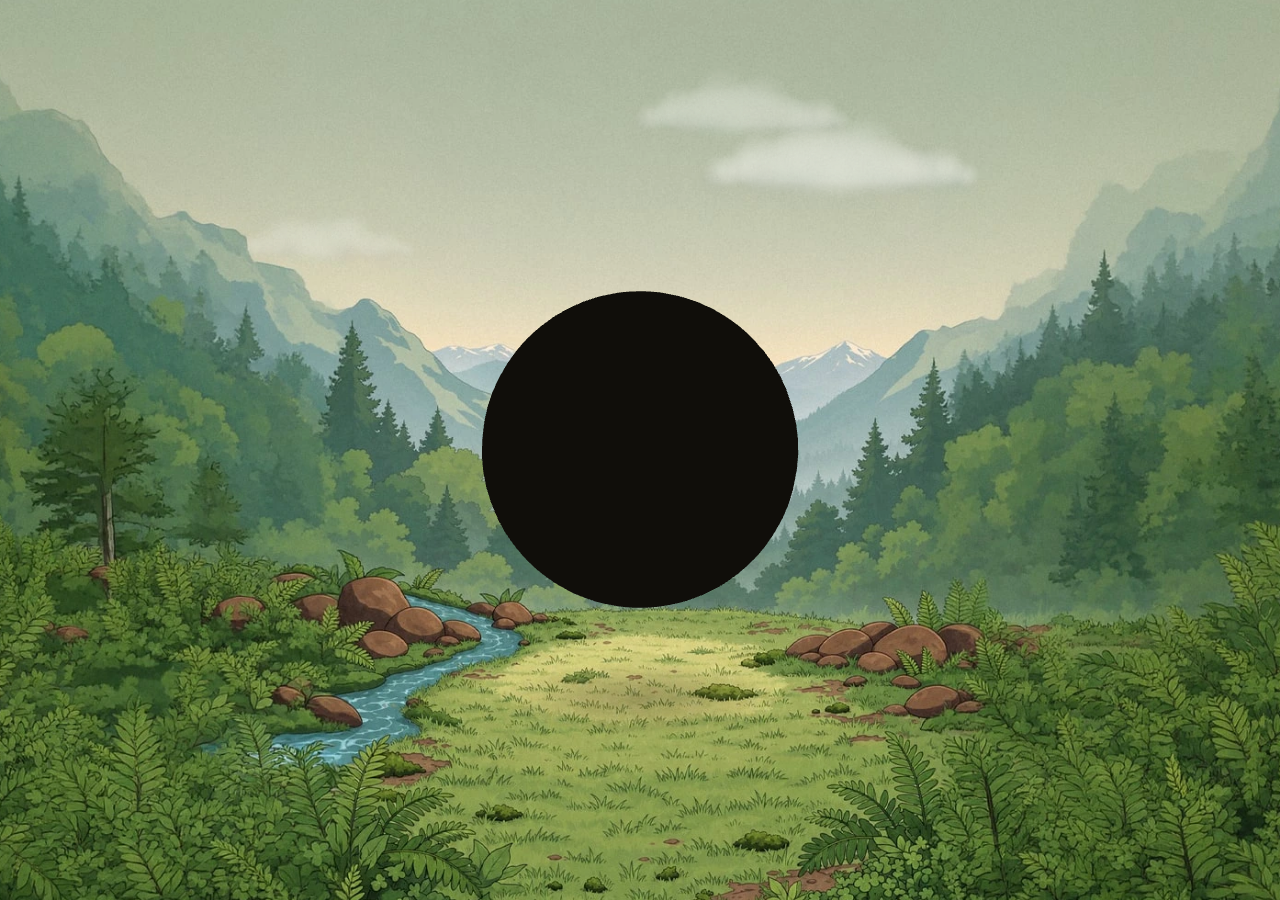
==== disco/site/index.html @ 5c749480 "deploy: 2026-11-23 11:09" ====
<!DOCTYPE html>
<html lang="en">
<head>
<meta charset="utf-8">
<meta name="viewport" content="width=device-width,initial-scale=1,maximum-scale=1,user-scalable=no,viewport-fit=cover">
<meta name="robots" content="noindex">
<meta name="referrer" content="strict-origin-when-cross-origin">   <!-- YouTube embeds refuse to play without a referrer -->
<title>The Rock Garden — Disco</title>
<style>
:root{--pink:#ff3fa4;--cyan:#29e6ff;--amber:#ffb02e;--ink:#f4ead8}
*{box-sizing:border-box}
/* the colour lives on <html> only: a <body> background would paint OVER the video layer that sits behind the canvas in disco mode */
html{background:#B7BD9F}
body{background:none}
html,body{margin:0;height:100%;overflow:hidden;touch-action:none;overscroll-behavior:none;color:var(--ink);font-family:ui-monospace,monospace;-webkit-user-select:none;user-select:none;-webkit-tap-highlight-color:transparent}
#bg{position:fixed;inset:0;z-index:-3;overflow:hidden;background:#A2AC8B}
#bg .tile,#bg .fill{position:absolute;transform-origin:50% 50%}
#bg .tile{background-size:100% 100%;background-repeat:no-repeat}
#clouds{position:fixed;inset:0;width:100%;height:100%;z-index:-3;pointer-events:none}
#birds{position:fixed;inset:0;width:100%;height:100%;z-index:-2;pointer-events:none}
#shadow{position:fixed;left:0;top:0;z-index:-2;pointer-events:none;border-radius:50%;opacity:0;will-change:transform,opacity;background:radial-gradient(closest-side,rgba(38,32,22,.55),rgba(38,32,22,.30) 50%,rgba(38,32,22,0))}
#c{position:fixed;inset:0;width:100%;height:100%;display:block;touch-action:none;cursor:grab}
#c.grabbing{cursor:grabbing}
#yt-layer{position:fixed;inset:0;pointer-events:none;overflow:hidden;z-index:2}
.yt-frame{position:absolute;left:0;top:0;width:960px;height:540px;transform-origin:0 0;opacity:0;background:#000;pointer-events:none;will-change:transform,opacity}
.yt-frame iframe{display:block;width:960px;height:540px;border:0}
</style>
</head>
<body>
<div id="bg"></div>
<canvas id="clouds"></canvas>
<canvas id="birds"></canvas>
<div id="shadow"></div>
<canvas id="c"></canvas>
<div id="yt-layer"></div>
<script>
/* Per-station settings. Everything the page needs to know about *which* station it is lives here,
   so the Bridge City / Golden Boombox versions are a copy of this file with different values. */
window.DISCO_CONFIG = {
  station: 'the-rock-garden',
  logo: 'trg-logo-black.png',      // etched into the four slabs; used exactly as supplied
  // The room is a picture. Positions are fractions of the picture, MEASURED from the file (not eyeballed): the soft halo the ball
  // hovers in, the pale floor pool its shadow lands on, and which band of the picture must stay on screen on wide screens.
  stage: {
    // Two pictures, chosen by what the viewer is on: 'mobile' (portrait phones / narrow or tall windows) and 'desktop' (everything else).
    // Each one's numbers are fractions of its own picture, MEASURED from the file: the lighter patch of grass the ball rests over and its
    // shadow lands on (ovalX/ovalY = centre, ovalW = shadow width cap), and `gap` = ball-bottom-to-patch distance in ball radii.
    startZoom: 0.25,   // where the page starts: this fraction of the way from the picture's design size to 'the ball's sides touch the screen's sides' (0 = design size)
    shadow: 0.30,                       // peak opacity of the ball's anchor shadow (it was 0.55)
    depth: 0.10,                        // how much the picture grows when the ball zooms in (0 = never, 1 = scales with the ball). Small: it is a distant backdrop.
    mobile: {
      image: 'bg-mobile.webp', w: 1080, h: 1920, extendTop: true,   // sky above is extended with the picture's own flat top row
      ovalX: 0.49, ovalY: 0.72, ovalW: 0.42, gap: 0.53,
      topRow: 'linear-gradient(to right,rgb(166,172,144),rgb(167,176,147),rgb(166,175,146),rgb(164,173,144),rgb(164,173,146),rgb(166,175,148),rgb(165,175,148),rgb(161,172,142),rgb(166,175,148),rgb(166,176,149),rgb(164,174,147),rgb(164,174,147),rgb(162,172,145))'
    },
    desktop: {
      image: 'bg-desktop.webp', w: 1920, h: 1080,
      ovalX: 0.5, ovalY: 0.715, ovalW: 0.24, gap: 0.2,
      dropY: 0.023,                       // picture slid down 2.3% of the screen height (~25px at 1080) so the ball sits in the middle of the soft grass spot
      startR: 0.205, outRatio: 0.8        // ball radius at the start = 20.5% of the screen height; fully zoomed out = 80% of that
    }
  },

  playingRing: false,              // the original design's pulsing amber outline round the playing tile; off because it read as a glowing border
  logoStyle: 'opal',               // the slabs the logo is etched into: 'opal' (milky, with colour flashes) or 'agate' (the original sage stone)
  feed: 'data/reels.json',         // written by the feed script on the server (kept outside the deploy tree)
  dataBase: 'data/',               // covers live at data/covers/<id>.jpg
  // Until the Instagram feed is connected, fall back to the prototype's 130 placeholder reels so the page still works.
  // Flip to false once reels.json is live: then a missing/broken feed shows nothing instead of fake tiles.
  placeholderFallback: false,
  // Disco-mode music. null = the built-in synthesized placeholder loop. To use the real loop, put the file next to this
  // page and set e.g. 'disco-loop.mp3' (a seamless 8/16-bar loop; WAV or MP3).
  discoLoop: null
};
</script>
<script type="importmap">{"imports":{"three":"./vendor/three.module.js"}}</script>
<script type="module" src="./disco.js"></script>
</body>
</html>
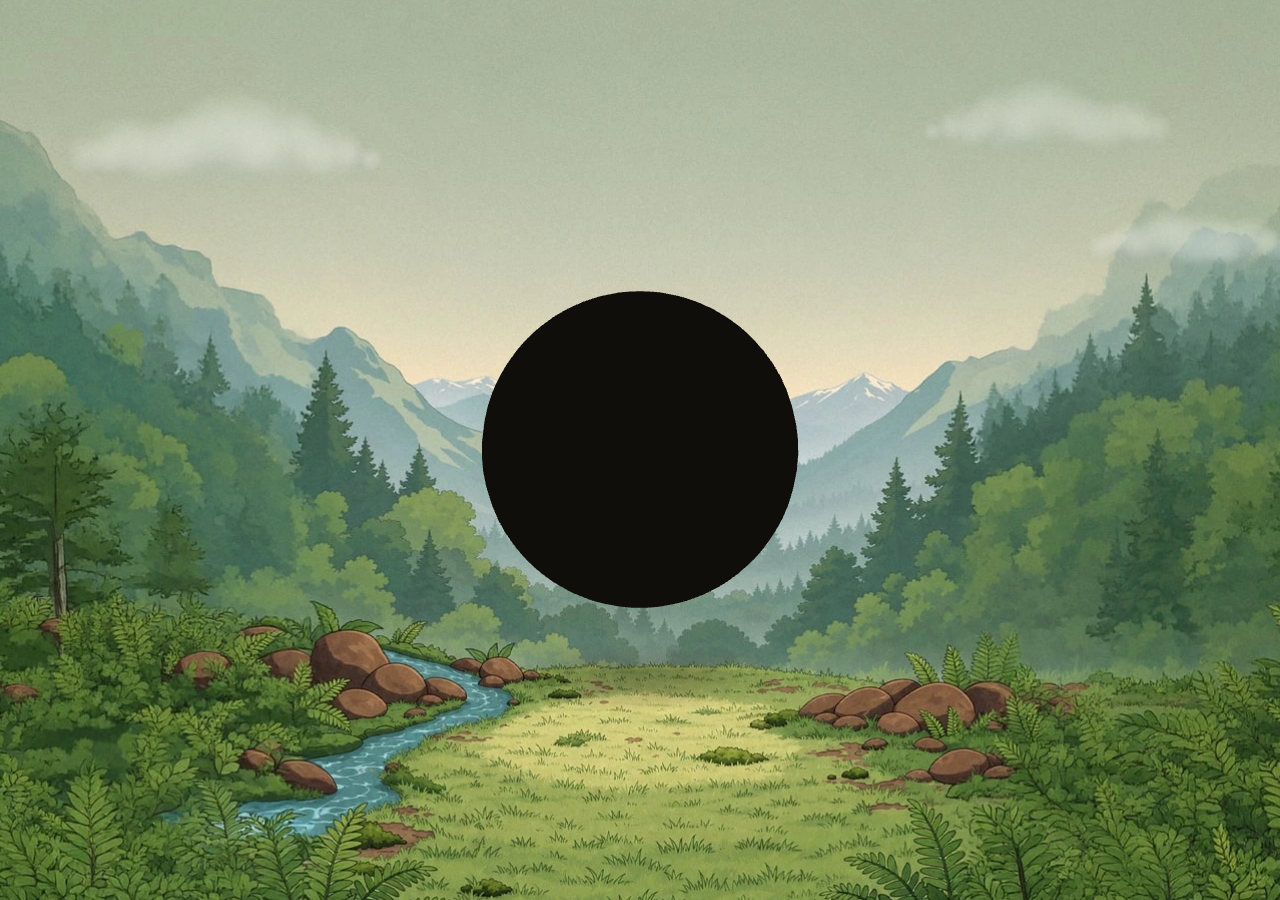
==== commit d6ce4016: "deploy: 2026-11-23 11:13" ====
--- a/disco/site/index.html
+++ b/disco/site/index.html
@@ -56,7 +56,7 @@
     desktop: {
       image: 'bg-desktop.webp', w: 1920, h: 1080,
       ovalX: 0.5, ovalY: 0.715, ovalW: 0.24, gap: 0.2,
-      dropY: 0.023,                       // picture slid down 2.3% of the screen height (~25px at 1080) so the ball sits in the middle of the soft grass spot
+      dropY: 0.0926,                      // the PICTURE slides down this fraction of the screen height (~100px at 1080) under the shadow; the ball and shadow don't move
       startR: 0.205, outRatio: 0.8        // ball radius at the start = 20.5% of the screen height; fully zoomed out = 80% of that
     }
   },
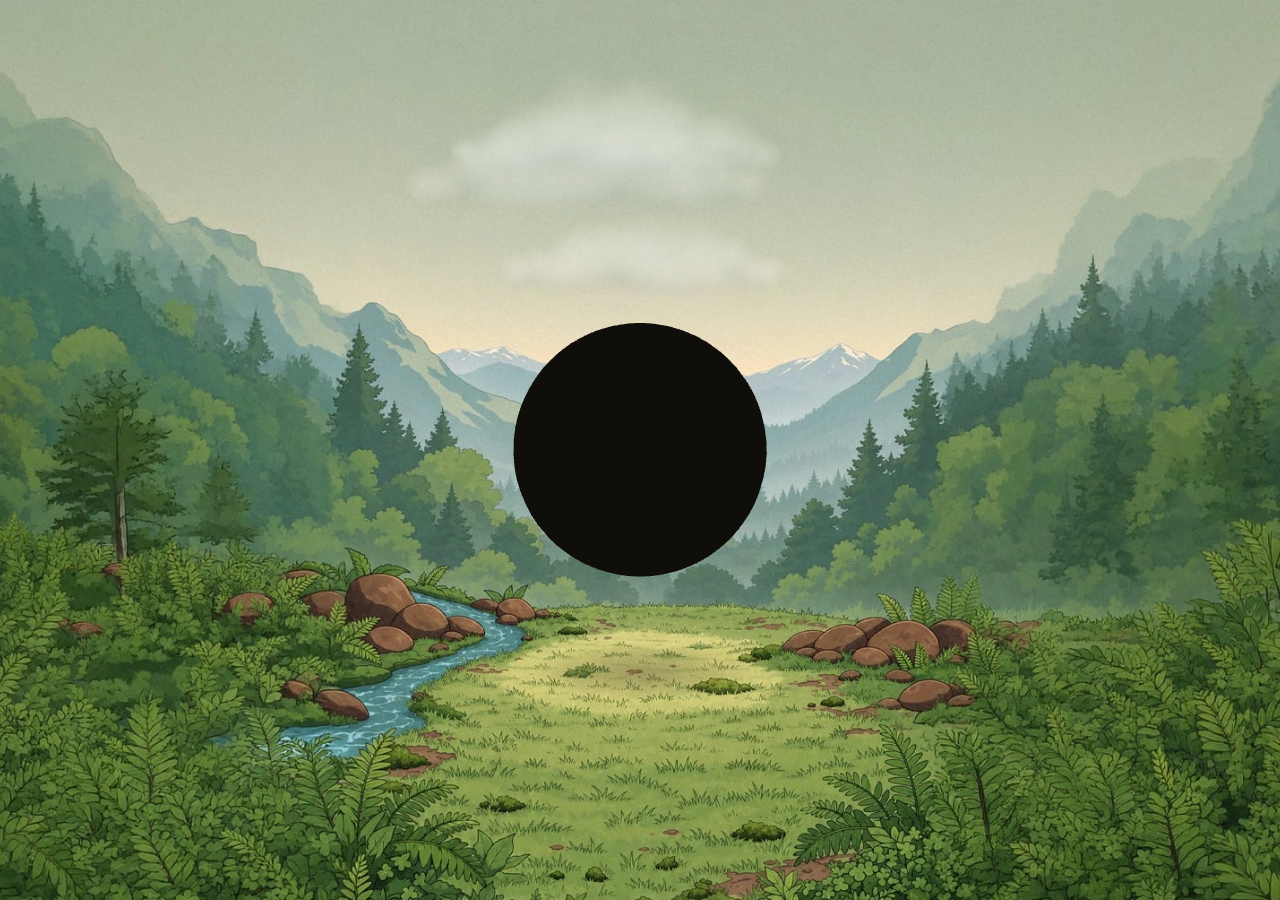
==== commit d1b0e475: "deploy: 2026-11-23 11:38" ====
--- a/disco/site/index.html
+++ b/disco/site/index.html
@@ -56,8 +56,10 @@
     desktop: {
       image: 'bg-desktop.webp', w: 1920, h: 1080,
       ovalX: 0.5, ovalY: 0.715, ovalW: 0.24, gap: 0.2,
-      dropY: 0.0926,                      // the PICTURE slides down this fraction of the screen height (~100px at 1080) under the shadow; the ball and shadow don't move
-      startR: 0.205, outRatio: 0.8        // ball radius at the start = 20.5% of the screen height; fully zoomed out = 80% of that
+      dropY: 0.023,                       // the PICTURE slides down this fraction of the screen height (~25px at 1080) under the shadow; the ball and shadow don't move
+      depth: 0.55,                        // desktop: the scene grows this fraction as fast as the ball when you zoom in (mobile keeps the shared 0.10). >= ~0.5 keeps the ball from sinking into the ground as it grows
+      refR: 0.205,                        // the shadow/patch spot is placed for a ball of this radius (fraction of H) so it doesn't move when the start size changes
+      startR: 0.164, outRatio: 1.0        // the page starts FULLY ZOOMED OUT (outRatio 1): ball radius 16.4% of the screen height (= the old fully-out size)
     }
   },
 
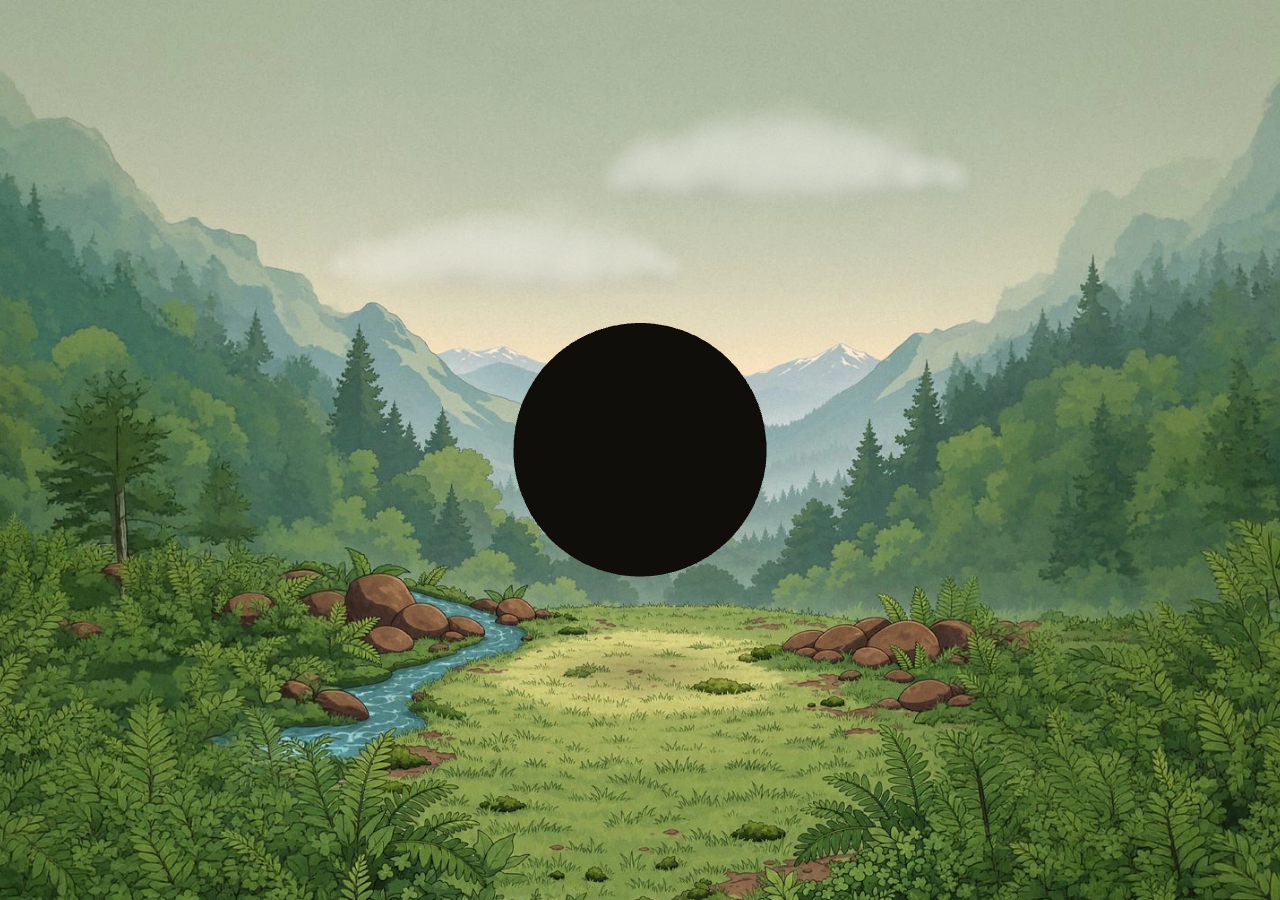
==== commit a2ce440d: "deploy: 2026-11-23 11:43" ====
--- a/disco/site/index.html
+++ b/disco/site/index.html
@@ -6,6 +6,22 @@
 <meta name="robots" content="noindex">
 <meta name="referrer" content="strict-origin-when-cross-origin">   <!-- YouTube embeds refuse to play without a referrer -->
 <title>The Rock Garden — Disco</title>
+<meta name="description" content="Spin the root ball. Every shard is a Rock Garden tribute video. Double-tap to play. Flick it seven times if you dare.">
+<!-- Link previews (iMessage, Android, Slack, Discord, X, Facebook...). Crawlers don't run JS, so these must stay in the static HTML.
+     Image: replace share.jpg (1200x630). If you change it later, ALSO change the ?v= number below, or chats keep showing the cached old one. -->
+<meta property="og:type" content="website">
+<meta property="og:site_name" content="WJRN Online Radio Network">
+<meta property="og:title" content="The Rock Garden Disco">
+<meta property="og:description" content="Spin the root ball. Every shard is a Rock Garden tribute video. Double-tap to play. Flick it seven times if you dare.">
+<meta property="og:url" content="https://radio.jacewonmusic.com/the-rock-garden/disco/">
+<meta property="og:image" content="https://radio.jacewonmusic.com/the-rock-garden/disco/share.jpg?v=1">
+<meta property="og:image:width" content="1200">
+<meta property="og:image:height" content="630">
+<meta property="og:image:alt" content="A floating ball of video tiles with The Rock Garden logo hovering over a misty forest meadow">
+<meta name="twitter:card" content="summary_large_image">
+<meta name="twitter:title" content="The Rock Garden Disco">
+<meta name="twitter:description" content="Spin the root ball. Every shard is a Rock Garden tribute video. Double-tap to play. Flick it seven times if you dare.">
+<meta name="twitter:image" content="https://radio.jacewonmusic.com/the-rock-garden/disco/share.jpg?v=1">
 <style>
 :root{--pink:#ff3fa4;--cyan:#29e6ff;--amber:#ffb02e;--ink:#f4ead8}
 *{box-sizing:border-box}
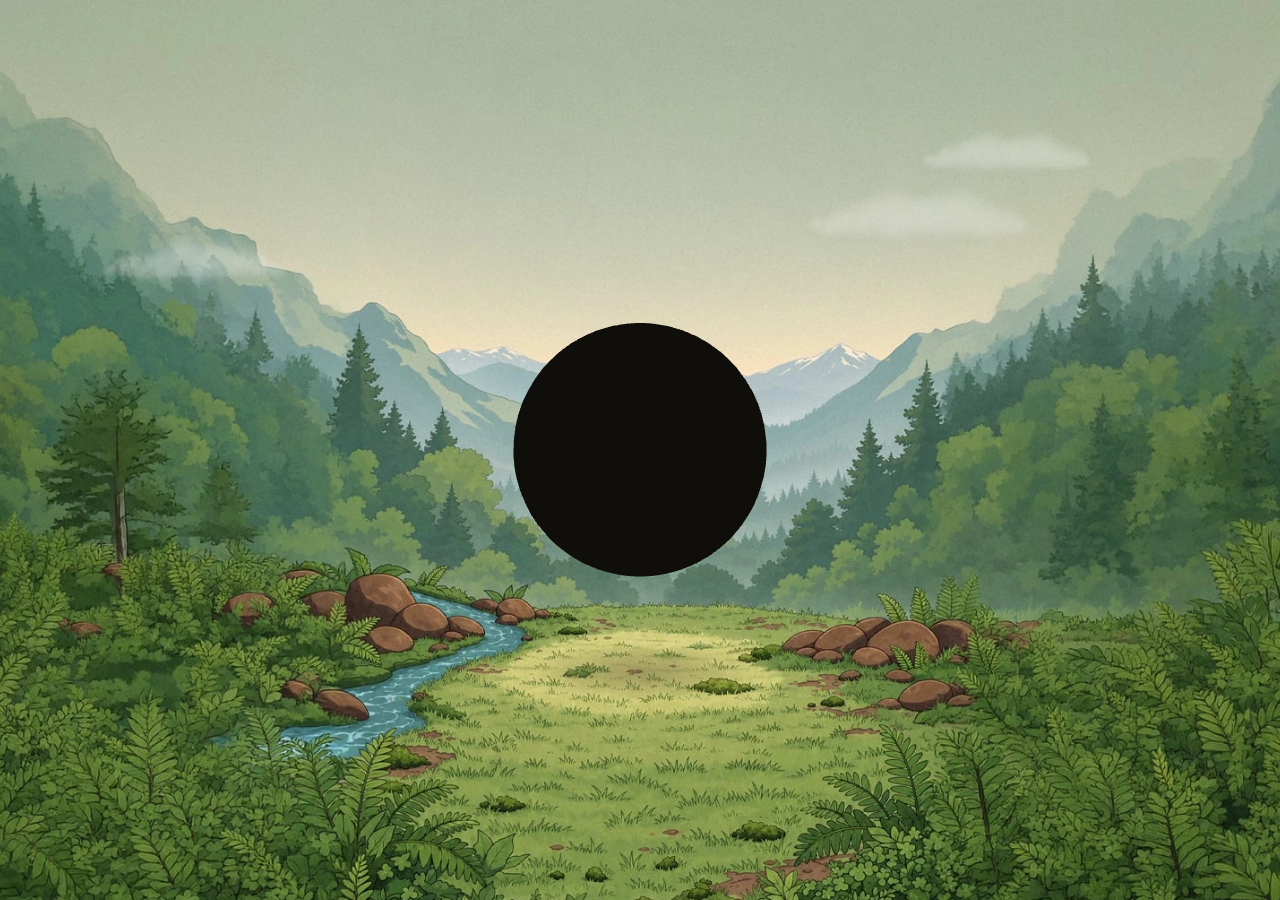
==== commit 661d7a46: "deploy: 2026-11-23 11:48" ====
--- a/disco/site/index.html
+++ b/disco/site/index.html
@@ -14,14 +14,14 @@
 <meta property="og:title" content="The Rock Garden Disco">
 <meta property="og:description" content="Spin the root ball. Every shard is a Rock Garden tribute video. Double-tap to play. Flick it seven times if you dare.">
 <meta property="og:url" content="https://radio.jacewonmusic.com/the-rock-garden/disco/">
-<meta property="og:image" content="https://radio.jacewonmusic.com/the-rock-garden/disco/share.jpg?v=1">
+<meta property="og:image" content="https://radio.jacewonmusic.com/the-rock-garden/disco/share.jpg?v=2">
 <meta property="og:image:width" content="1200">
 <meta property="og:image:height" content="630">
 <meta property="og:image:alt" content="A floating ball of video tiles with The Rock Garden logo hovering over a misty forest meadow">
 <meta name="twitter:card" content="summary_large_image">
 <meta name="twitter:title" content="The Rock Garden Disco">
 <meta name="twitter:description" content="Spin the root ball. Every shard is a Rock Garden tribute video. Double-tap to play. Flick it seven times if you dare.">
-<meta name="twitter:image" content="https://radio.jacewonmusic.com/the-rock-garden/disco/share.jpg?v=1">
+<meta name="twitter:image" content="https://radio.jacewonmusic.com/the-rock-garden/disco/share.jpg?v=2">
 <style>
 :root{--pink:#ff3fa4;--cyan:#29e6ff;--amber:#ffb02e;--ink:#f4ead8}
 *{box-sizing:border-box}
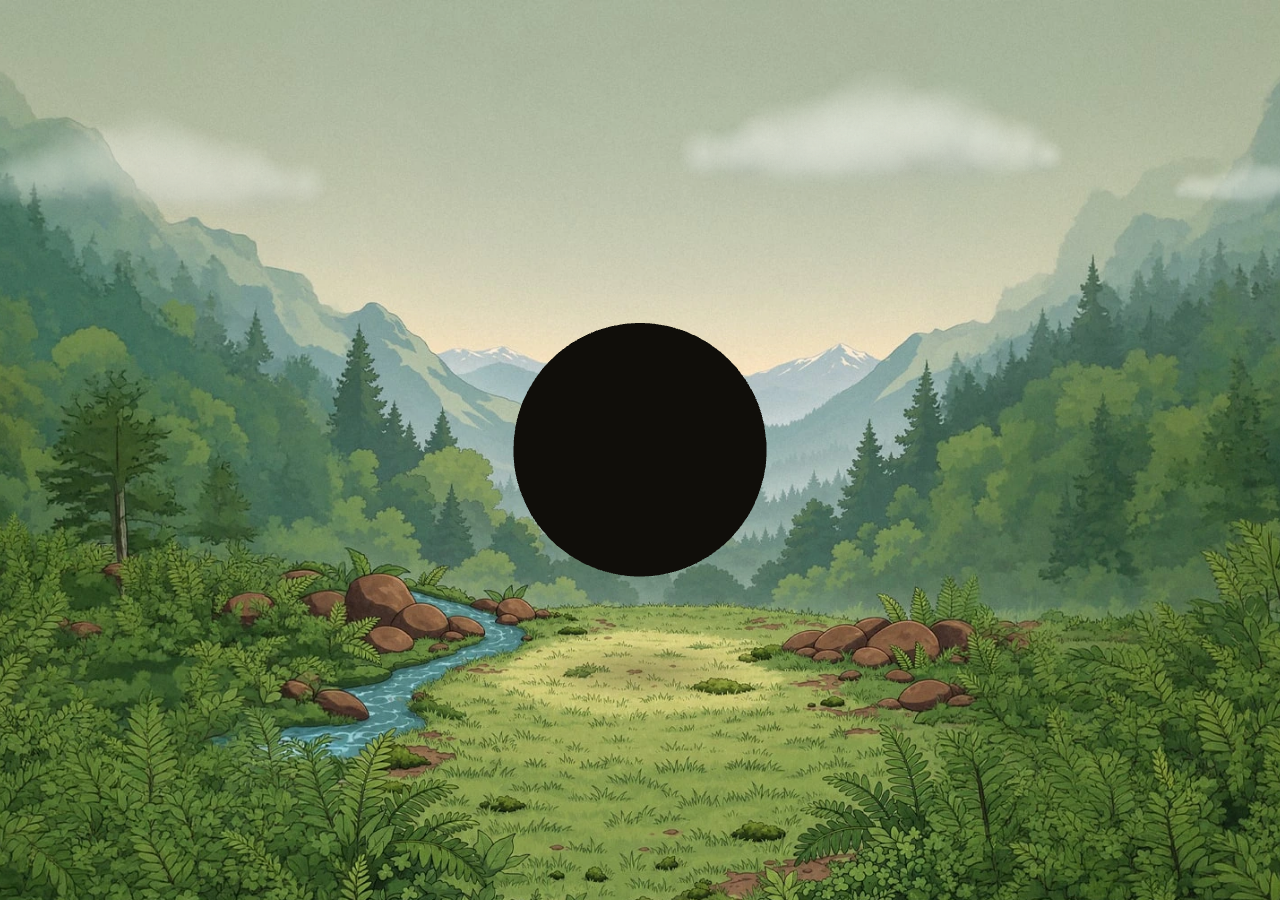
==== commit 2a33a3ec: "deploy: 2026-11-23 11:48" ====
--- a/disco/site/index.html
+++ b/disco/site/index.html
@@ -6,13 +6,13 @@
 <meta name="robots" content="noindex">
 <meta name="referrer" content="strict-origin-when-cross-origin">   <!-- YouTube embeds refuse to play without a referrer -->
 <title>The Rock Garden — Disco</title>
-<meta name="description" content="Spin the root ball. Every shard is a Rock Garden tribute video. Double-tap to play. Flick it seven times if you dare.">
+<meta name="description" content="Spin the rock. Every shard is a Rock Garden tribute video. Double-tap to play. Flick it seven times if you dare.">
 <!-- Link previews (iMessage, Android, Slack, Discord, X, Facebook...). Crawlers don't run JS, so these must stay in the static HTML.
      Image: replace share.jpg (1200x630). If you change it later, ALSO change the ?v= number below, or chats keep showing the cached old one. -->
 <meta property="og:type" content="website">
 <meta property="og:site_name" content="WJRN Online Radio Network">
 <meta property="og:title" content="The Rock Garden Disco">
-<meta property="og:description" content="Spin the root ball. Every shard is a Rock Garden tribute video. Double-tap to play. Flick it seven times if you dare.">
+<meta property="og:description" content="Spin the rock. Every shard is a Rock Garden tribute video. Double-tap to play. Flick it seven times if you dare.">
 <meta property="og:url" content="https://radio.jacewonmusic.com/the-rock-garden/disco/">
 <meta property="og:image" content="https://radio.jacewonmusic.com/the-rock-garden/disco/share.jpg?v=2">
 <meta property="og:image:width" content="1200">
@@ -20,7 +20,7 @@
 <meta property="og:image:alt" content="A floating ball of video tiles with The Rock Garden logo hovering over a misty forest meadow">
 <meta name="twitter:card" content="summary_large_image">
 <meta name="twitter:title" content="The Rock Garden Disco">
-<meta name="twitter:description" content="Spin the root ball. Every shard is a Rock Garden tribute video. Double-tap to play. Flick it seven times if you dare.">
+<meta name="twitter:description" content="Spin the rock. Every shard is a Rock Garden tribute video. Double-tap to play. Flick it seven times if you dare.">
 <meta name="twitter:image" content="https://radio.jacewonmusic.com/the-rock-garden/disco/share.jpg?v=2">
 <style>
 :root{--pink:#ff3fa4;--cyan:#29e6ff;--amber:#ffb02e;--ink:#f4ead8}
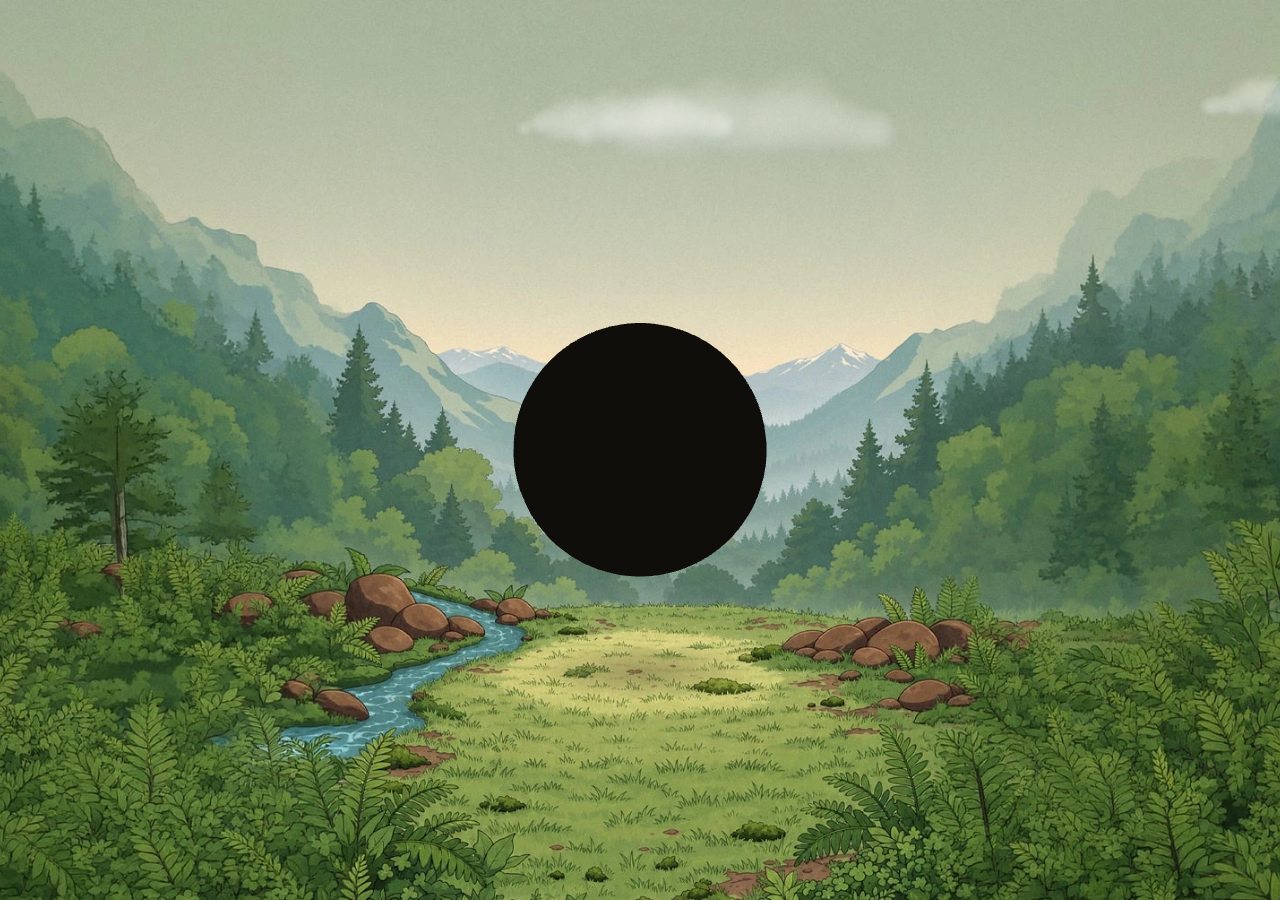
==== commit 19d27b73: "deploy: 2026-11-23 11:52" ====
--- a/disco/site/index.html
+++ b/disco/site/index.html
@@ -6,13 +6,13 @@
 <meta name="robots" content="noindex">
 <meta name="referrer" content="strict-origin-when-cross-origin">   <!-- YouTube embeds refuse to play without a referrer -->
 <title>The Rock Garden — Disco</title>
-<meta name="description" content="Spin the rock. Every shard is a Rock Garden tribute video. Double-tap to play. Flick it seven times if you dare.">
+<meta name="description" content="Give the rock a spin. Double-tap an artist to play. Double-tap the logo to stop. Spin the rock 7 times to party!">
 <!-- Link previews (iMessage, Android, Slack, Discord, X, Facebook...). Crawlers don't run JS, so these must stay in the static HTML.
      Image: replace share.jpg (1200x630). If you change it later, ALSO change the ?v= number below, or chats keep showing the cached old one. -->
 <meta property="og:type" content="website">
 <meta property="og:site_name" content="WJRN Online Radio Network">
 <meta property="og:title" content="The Rock Garden Disco">
-<meta property="og:description" content="Spin the rock. Every shard is a Rock Garden tribute video. Double-tap to play. Flick it seven times if you dare.">
+<meta property="og:description" content="Give the rock a spin. Double-tap an artist to play. Double-tap the logo to stop. Spin the rock 7 times to party!">
 <meta property="og:url" content="https://radio.jacewonmusic.com/the-rock-garden/disco/">
 <meta property="og:image" content="https://radio.jacewonmusic.com/the-rock-garden/disco/share.jpg?v=2">
 <meta property="og:image:width" content="1200">
@@ -20,7 +20,7 @@
 <meta property="og:image:alt" content="A floating ball of video tiles with The Rock Garden logo hovering over a misty forest meadow">
 <meta name="twitter:card" content="summary_large_image">
 <meta name="twitter:title" content="The Rock Garden Disco">
-<meta name="twitter:description" content="Spin the rock. Every shard is a Rock Garden tribute video. Double-tap to play. Flick it seven times if you dare.">
+<meta name="twitter:description" content="Give the rock a spin. Double-tap an artist to play. Double-tap the logo to stop. Spin the rock 7 times to party!">
 <meta name="twitter:image" content="https://radio.jacewonmusic.com/the-rock-garden/disco/share.jpg?v=2">
 <style>
 :root{--pink:#ff3fa4;--cyan:#29e6ff;--amber:#ffb02e;--ink:#f4ead8}
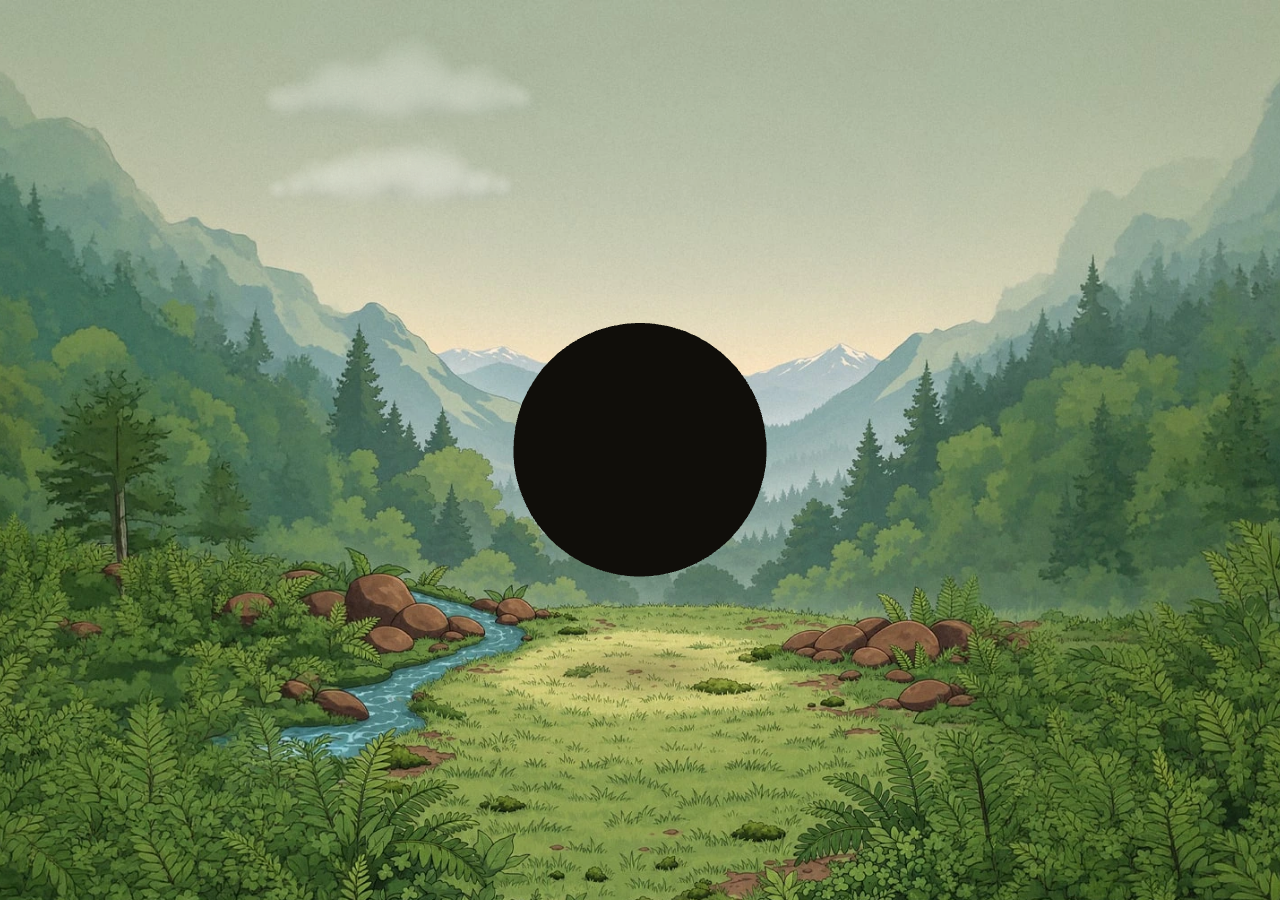
==== commit 1c460c07: "deploy: 2026-11-23 12:37" ====
--- a/disco/site/index.html
+++ b/disco/site/index.html
@@ -4,6 +4,7 @@
 <meta charset="utf-8">
 <meta name="viewport" content="width=device-width,initial-scale=1,maximum-scale=1,user-scalable=no,viewport-fit=cover">
 <meta name="robots" content="noindex">
+<link rel="icon" type="image/png" href="/assets/images/wjrn-favicon.png">   <!-- same WJRN icon as the rest of the site; without this the browser asks for /favicon.ico, which nginx hands to AzuraCast -->
 <meta name="referrer" content="strict-origin-when-cross-origin">   <!-- YouTube embeds refuse to play without a referrer -->
 <title>The Rock Garden — Disco</title>
 <meta name="description" content="Give the rock a spin. Double-tap an artist to play. Double-tap the logo to stop. Spin the rock 7 times to party!">
